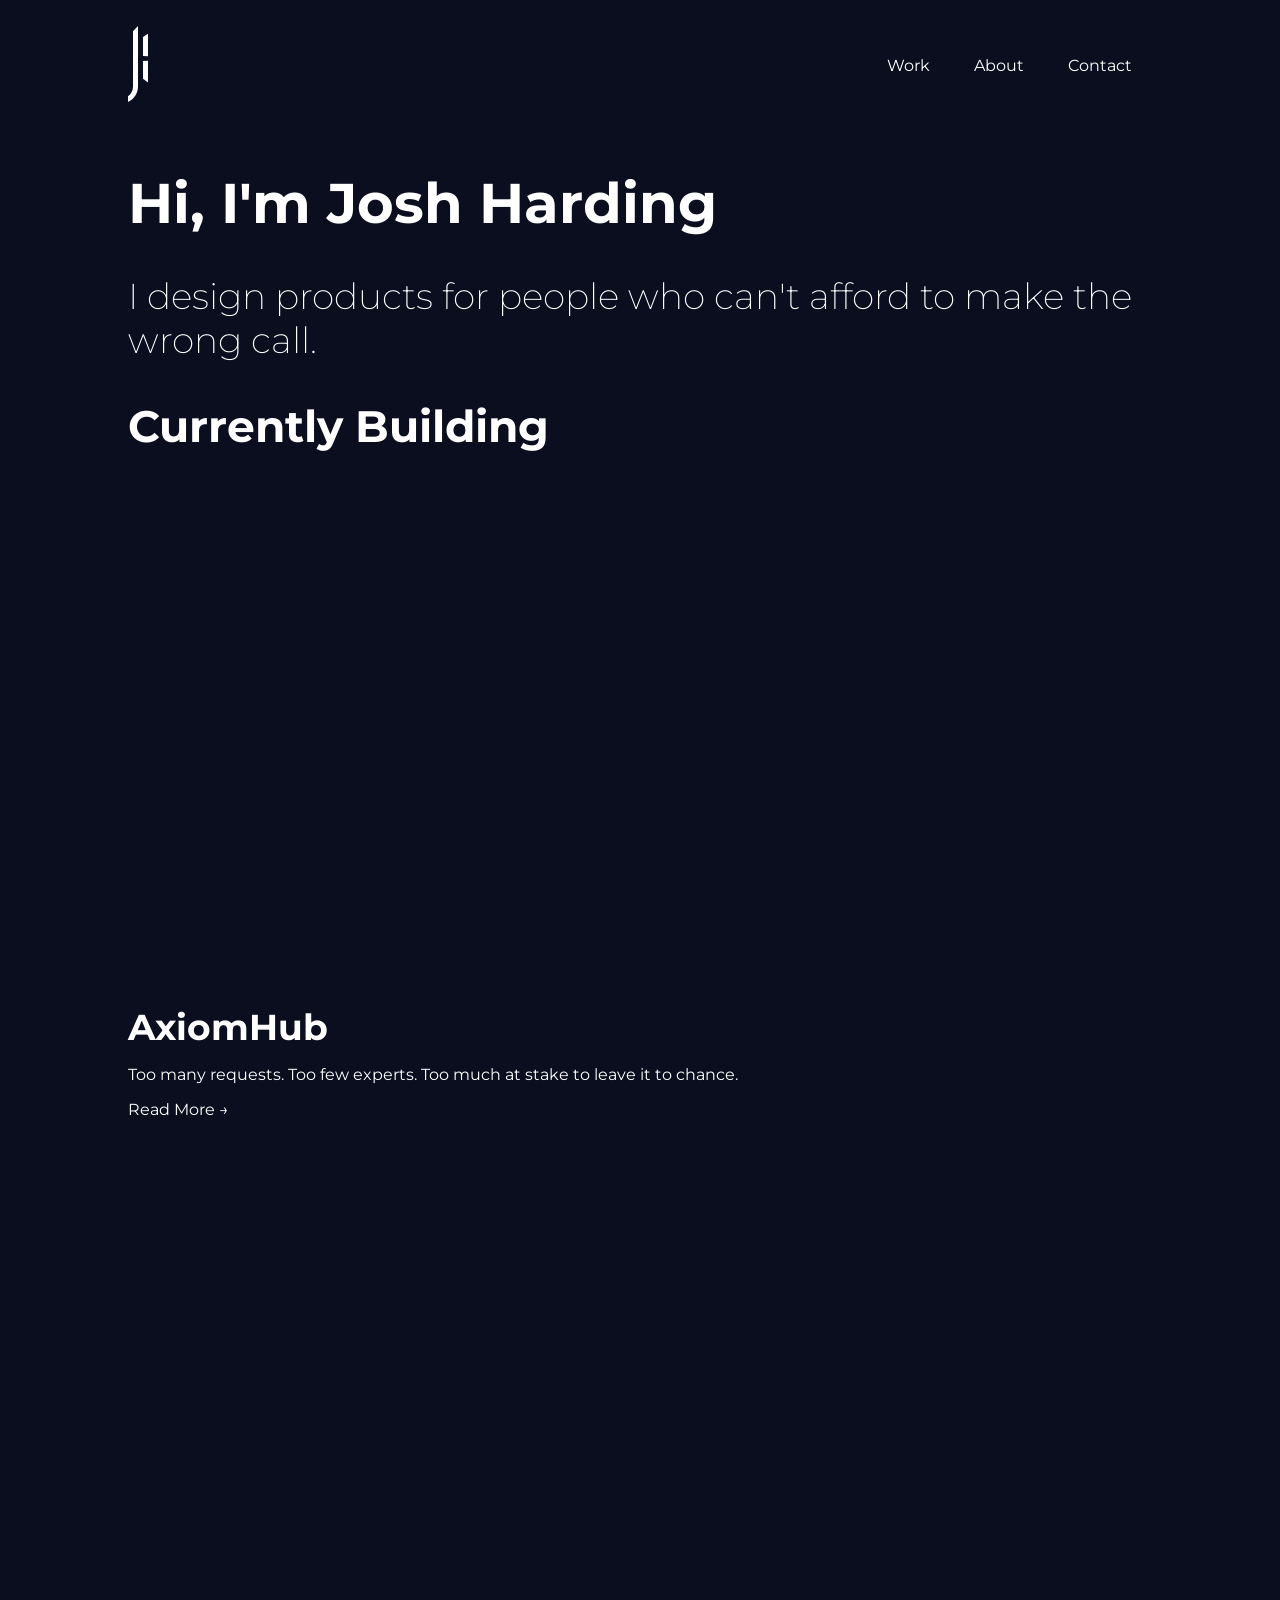
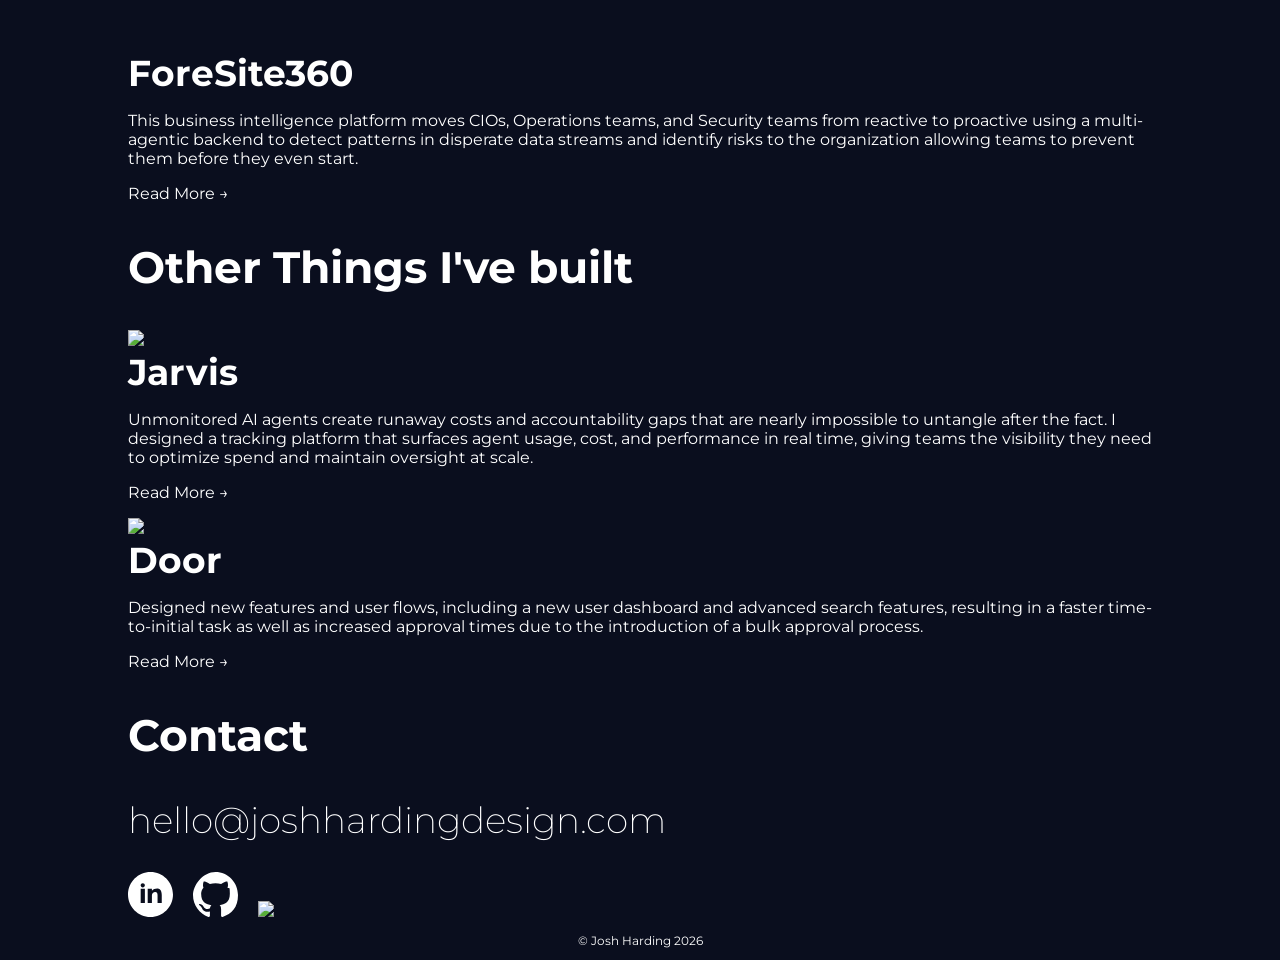
==== index.html @ 05a69da7 "Update index.html Layout adjustments to content order" ====
<!DOCTYPE html>
<html lang="en">
<head>
    <meta charset="UTF-8">
    <meta name="viewport" content="width=device-width, initial-scale=1.0">
    <title>Josh Harding - Product Designer</title>
    <link rel="stylesheet" href="styles.css">
    <link rel="preconnect" href="https://fonts.googleapis.com">
    <link rel="preconnect" href="https://fonts.gstatic.com" crossorigin>
    <link href="https://fonts.googleapis.com/css2?family=Montserrat:ital,wght@0,100..900;1,100..900&display=swap" rel="stylesheet">
</head>
<body>
    <div>
    <header>
        <nav class="navigation">
                <a href="./index.html"><img src="./images/jh-logo-mark-white.svg" alt="JH Monogram" class="main_logo"></a>
            <div class="nav_group_links">
                <ul>
                    <li class="nav_items"><a href="#work-section">Work</a></li>
                    <li class="nav_items"><a href="./about.html">About</a></li>
                    <li class="nav_items"><a href="#contact-section">Contact</a></li>
                </ul>
            </div>
        </nav>
    </header>
    <main>
        <div class="hero-centered">
                <div><h1>Hi, I'm Josh Harding</h1>
                <p class="big-body">I design products for people who can't afford to make the wrong call.</p>
                </div>
            <!-- <div class="hero-left">
                <h1>Hi, I'm Josh Harding</h1>
                <p class="big-body">I design products for people who can't afford to make the wrong call.</p>
            </div>
            <div class="hero-right">
                <img src="./images/hero-image.png" alt="image of 2 phones with applications">
            </div> -->
        </div>
        <!-- <a href="#work-section"><p>&#8595; Work</p></a> -->
        <h2 class="work-label" id="work-section">Currently Building</h2>
        
        <div class="project">
        <video class="project-video" src="./videos/AxiomHub_KnowledgeLandscape.webm" autoplay loop muted playsinline
            width="100%">
        </video>
        <h3 style="margin:0">AxiomHub</h3>
        <p>Too many requests. Too few experts. Too much at stake to leave it to chance.</p>
        <a href="./axiomhub-case-study.html">
            <p class="read-more">Read More &#8594;</p>
        </a>
        </div>
        
        <div class="project">
            <video class="project-video" src="./videos/ForeSite360-CoursesOfAction.webm" autoplay loop muted playsinline
                width="100%">
            </video>
            <h3 style="margin:0">ForeSite360</h3>
                <p>This business intelligence platform moves CIOs, Operations teams, and Security teams from reactive to proactive using a multi-agentic backend to detect patterns in disperate data streams and identify risks to the organization allowing teams to prevent them before they even start.</p>
                <a href="/foresite360-case-study.html">
                    <p class="read-more">Read More &#8594;</p></a>
        </div>    
        
        <h2 class="work-label" id="work-section">Other Things I've built</h2>
        <div class="other-work">
            <div>
                <img src="./images/jarvis-banner.png" class="other-work-banner">
                <h3 style="margin:0">Jarvis</h3>
                <p>Unmonitored AI agents create runaway costs and accountability gaps that are nearly impossible to untangle after the
                fact. I designed a tracking platform that surfaces agent usage, cost, and performance in real time, giving teams the
                visibility they need to optimize spend and maintain oversight at scale.
                </p>
                <a href="./jarvis.html">
                    <p  class="read-more">Read More &#8594;</p>
                </a>
            </div>
            <div>
                <img src="./images/Door-Banner.png" class="other-work-banner">
                <h3 style="margin:0">Door</h3>
                <p>Designed new features and user flows, including a new user dashboard and advanced search features, resulting in a
                    faster time-to-initial task as well as increased approval times due to the introduction of a bulk approval process.
                </p>
                <a href="/door-case-study.html">
                    <p class="read-more">Read More &#8594;</p>
                </a>
            </div>
        </div>        
            <!-- <h3 style="margin:0">RegAssist</h3>
        <p>Designed the user experience for chat interface that walks users through the FDA registration process for new
            cosmetics. Currently Product Managing the development team building the next evolution.</p>
        <img src="./images/RegAssist-Banner.png" class="project-banner"> -->
        
            <h2 id="contact-section">Contact</h2>
        <p class="big-body" style="margin:0"><a href="mailto:hello@joshhardingdesign.com">hello@joshhardingdesign.com</a></p>
        <!-- <p><em>Case Studies and Resume available upon request</em></p> -->
        <a href="https://www.linkedin.com/in/jhardingdesign/"><img class="social-icon" src="./images/linkedin-svgrepo-com.svg"></a><a href="https://github.com/JoshHardingDesign"><img class="social-icon" src="./images/github-142-svgrepo-com.svg"></a><a href="https://www.linkedin.com/in/jhardingdesign/"><img class="social-icon" src="./images/substack-icon.svg"></a>
    </main>
    <footer><p>© Josh Harding 2026</p></footer>
    </div>
</body>
</html>
---- styles.css ----
* {
  box-sizing: border-box;
}

body {
    background-color: #0A0E1E;
    font-family: "Montserrat", sans-serif;
    margin: 0 auto;
    display: flex;
    justify-content: center;
    min-height: 100dvh;
    padding: 0 auto;
}

header {
    display: flex;
}

nav {
    display: flex;
    justify-content: center;
    justify-content: space-between;
    align-items: center;
}

.navigation {
    display: flex;
    justify-content: space-between;
    width: 80%;
    /* margin-top: 5%; */
    margin: 2% auto;
}

.nav_items {
    display: inline;
    list-style: none;
    color: #FFFFFF;
    margin: 20px
}

main {
    width: 80%;
    margin: 0 auto;
}

a {
  text-decoration: none;
  color: inherit;
}

.main_logo {
    display: inline;
    width: 20px;
}

/* Here's the hero section for desktop */
.hero {
    display: grid;
    grid-template-columns: 1fr 1fr;
    height: 80vh;
}

.big-body {
    font-size: 2.25rem;
    font-weight: 200;
}

.hero-left{
    flex-direction: column;
    align-items: center;
    justify-content: center;
    align-self: center;
}

.hero-right {
    display:flex;
    flex-direction: column;
    justify-content: center;
    /* align-items: center; */
    overflow: hidden;
    width: auto;
    height: 100%;
    margin-top: auto;
}

.project-widget {
    border: solid 1px #d9d9d930;
    width: 100%;
    height: 440px;
    border-radius: 24px;
    display: grid;
    grid-template-columns: 1fr 1fr;
    gap: 20px;
    margin-bottom: 50px;
}

.project-text {
    display: flex;
    flex-direction: column;
    justify-content: space-between;
    padding: 30px;
    align-items: flex-start;
}

.impact-section {
    display: flex;
    flex-direction: column;
}

.impact {
    color: #00E7FF;
    letter-spacing: 0.22rem;
    font-weight: 700;
    margin: 0
}

.impact-metric {
    font-size: 43px;
    font-weight: 300;
    margin: 0;
}

.impact-description {
    font-weight: 300;
    margin: 0;
}

.project-image-container {
    display:flex;
    flex-direction: column;
    justify-content: end;
    overflow: hidden;
    width: auto;
    height: 100%;
    margin-top: auto;

}

.project-image {
    display: flex;
    flex-direction: column;
    justify-content: end;
    /* padding-top: 10%;
    padding-right: 10%; */
    /* padding-left: 10%; */
    align-items: center;
    object-fit: contain;
    width: auto;
    height: 100%;
    min-height: 0;
    min-width: 0;
    overflow: hidden;
}

h1 {
    font-size: 56px;
    color: #FFFFFF;
}

h2 {
    font-size: 44px;
    color: #FFFFFF;
}

h3 {
    font-size: 36px;
    color: #FFFFFF;
}

p {
    color: #FFFFFF;
}

.social-icon {
    width: 45px;
    margin-right: 20px;
    margin-top: 30px;
}

footer {
    text-align: center;
    font-size: .75rem;
}

@media (max-width: 402px) {
    body {
        background-color: #0A0E1E;
        font-family: "Montserrat", sans-serif;
        margin: 0;
        display: flex;
        justify-content: center;
        min-height: 100dvh;
        width: 80%;
        padding: 0;
        margin: auto;
    }

    h1 {
        font-size: 48px;
    }
    
    h2 {
        font-size: 36px;
        color: #FFFFFF;
    }
    
    h3 {
        font-size: 28px;
    }

    p {
        font-size: 12px;
    }

    .big-body {
        font-size: 16px;
        font-weight: 200;
    }

    main {
        width: 80%;
        /* margin: 10%; */
    }

    .hero {
        display: grid;
        grid-template-columns: 1fr;
        width: 80vh;
    }

    .hero-right {
        display: none;
    }

    .impact-metric {
        font-size: 27px;
    }

    .project-widget {
        /* display: flex;
        flex-direction: column;
        justify-content: start; */
        display: grid;
        grid-template-columns: 1fr;
        grid-template-rows: 1fr 1fr;
        width: 100%;
        height: 70vh;

    }

    .project-image {
        align-items: center;
        object-fit: contain;
        overflow: hidden;
    }

    .project-image-container {
        overflow: hidden;
        width: 100%;
        height: auto;
        margin-top: auto;
        object-fit: contain;
    }

    .navigation {
    display: flex;
    justify-content: space-between;
    width: 80%;
    margin: 0 auto;
    }
}

@media (min-width: 402px) and (max-width: 980px) {
    p {
        font-size: 12px;
    }

    .big-body {
        font-size: 16px;
        font-weight: 200;
    }

    main {
    width: 80%;
    margin: 10%;
    }

    .hero {
    display: grid;
    grid-template-columns: 1fr;
    height: 80vh;
    }

    .hero-right {
        display: none;
    }

      .impact-metric {
        font-size: 27px;
    }

        .project-widget {
        /* display: flex;
        flex-direction: column;
        justify-content: start; */
        display: grid;
        grid-template-columns: 1fr;
        grid-template-rows: 1fr 1fr;
        width: 100%;
        height: 70vh;

    }
}
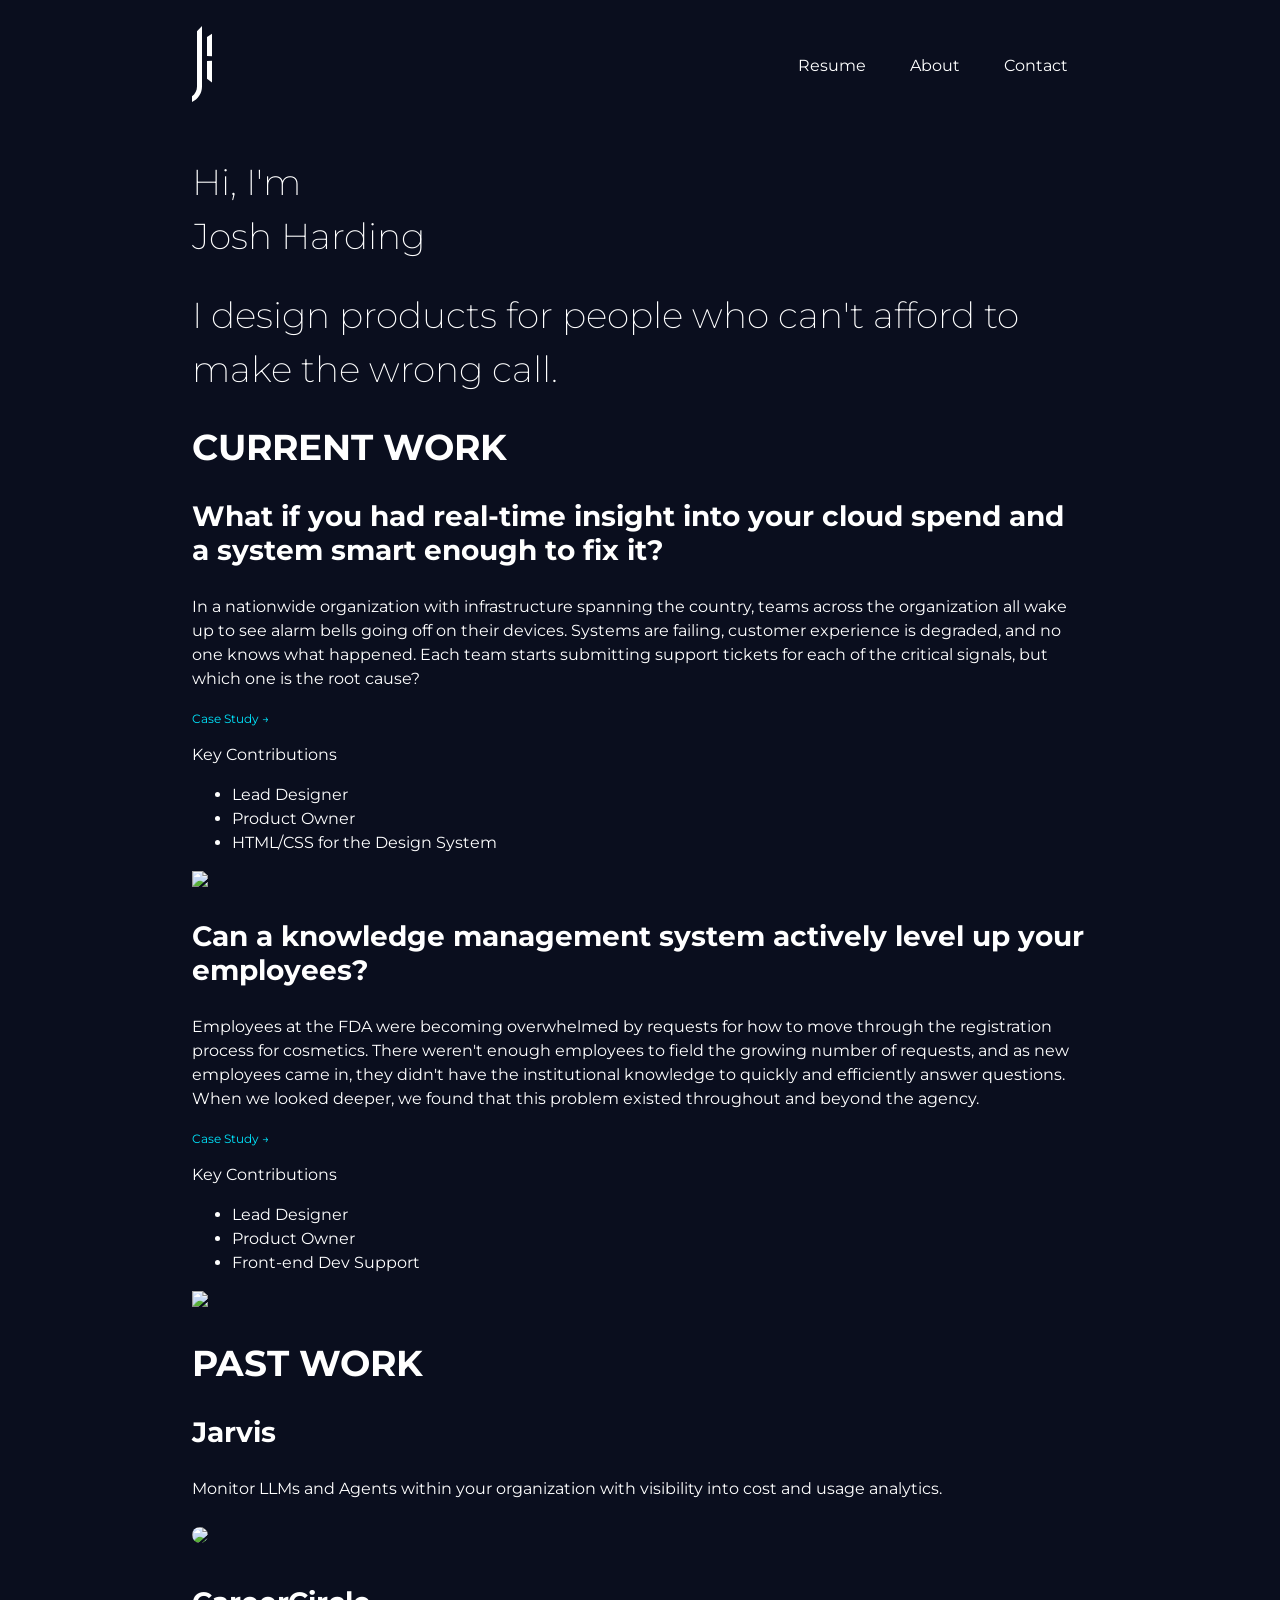
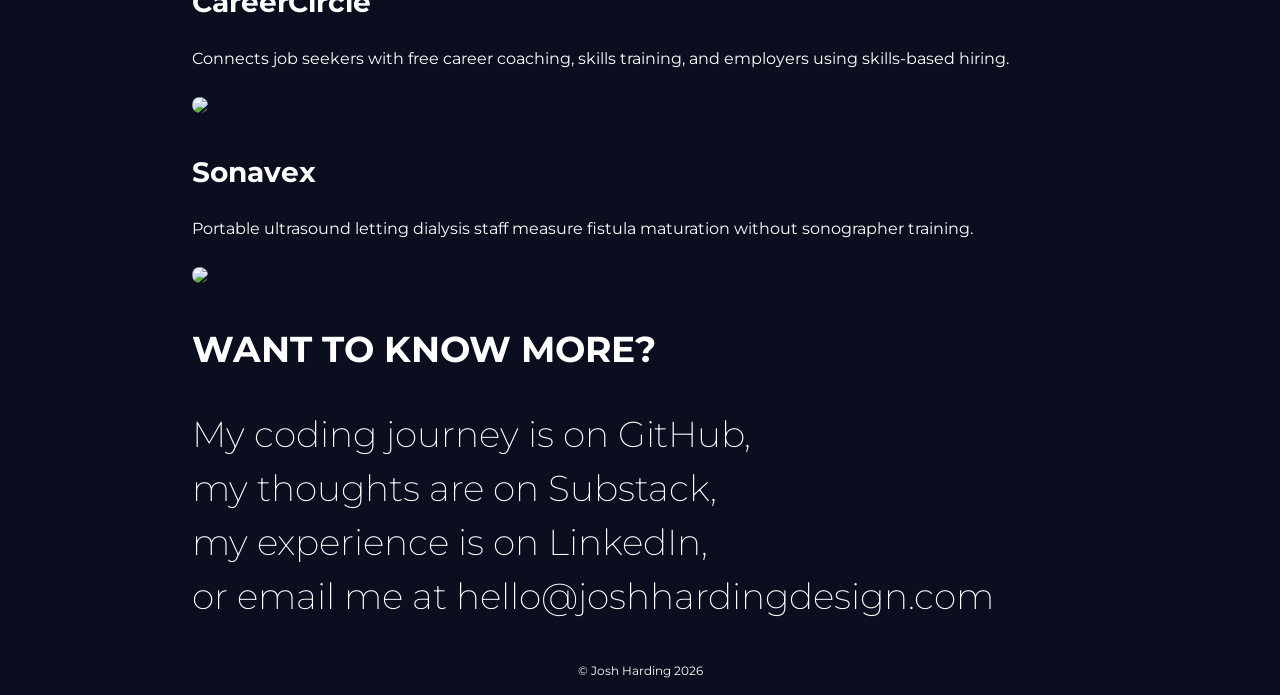
==== commit 6d8186c7: "Add files via upload New Index Page" ====
--- a/index.html
+++ b/index.html
@@ -7,94 +7,112 @@
     <link rel="stylesheet" href="styles.css">
     <link rel="preconnect" href="https://fonts.googleapis.com">
     <link rel="preconnect" href="https://fonts.gstatic.com" crossorigin>
-    <link href="https://fonts.googleapis.com/css2?family=Montserrat:ital,wght@0,100..900;1,100..900&display=swap" rel="stylesheet">
+    <link href="https://fonts.googleapis.com/css2?family=Montserrat:ital,wght@0,100..900;1,100..900&display=swap"
+        rel="stylesheet">
 </head>
 <body>
     <div>
-    <header>
-        <nav class="navigation">
-                <a href="./index.html"><img src="./images/jh-logo-mark-white.svg" alt="JH Monogram" class="main_logo"></a>
-            <div class="nav_group_links">
-                <ul>
-                    <li class="nav_items"><a href="#work-section">Work</a></li>
-                    <li class="nav_items"><a href="./about.html">About</a></li>
-                    <li class="nav_items"><a href="#contact-section">Contact</a></li>
-                </ul>
+        <header>
+            <nav class="navigation">
+                <a href="./index.html"><img src="./images/jh-logo-mark-white.svg" alt="JH Monogram"
+                        class="main_logo"></a>
+                <div class="nav_group_links">
+                    <ul>
+                        <li class="nav_items"><a href="https://drive.google.com/file/d/1sCc6e_-9mGhKr966xI0JpeGTvCqOodsL/view?usp=sharing">Resume</a></li>
+                        <!-- <li class="nav_items"><a href="#work-section">Work</a></li> -->
+                        <li class="nav_items"><a href="./about.html">About</a></li>
+                        <li class="nav_items"><a href="#contact-section">Contact</a></li>
+                    </ul>
+                </div>
+            </nav>
+        </header>
+        <main>
+            <div class="home-hero">
+                <div>
+                    <h1 class="big-body is-bold">Hi, I'm <br>Josh Harding</h1>
+                </div>
+                <div>
+                    <h1 class="big-body">I design products for people who can't afford to make the wrong call.</h1>
+                </div>
             </div>
-        </nav>
-    </header>
-    <main>
-        <div class="hero-centered">
-                <div><h1>Hi, I'm Josh Harding</h1>
-                <p class="big-body">I design products for people who can't afford to make the wrong call.</p>
+            <h2 class="section-label" id="work-section">CURRENT WORK</h2>
+       
+        <div class="current-project">
+            <div>
+                <h3 class="current-title">What if you had real-time insight into your cloud spend and a system smart enough to fix it?</h3>
+            </div>
+            <div class="current-description">
+                <div>
+                    <p class="no-margin-top">In a nationwide organization with infrastructure spanning the country, teams across the organization all wake up to see
+                    alarm bells going off on their devices. Systems are failing, customer experience is degraded, and no one knows what
+                    happened. Each team starts submitting support tickets for each of the critical signals, but which one is the root cause?</p>
+                    <a href="./foresite360-case-study.html">
+                        <p class="read-more">Case Study &#8594;</p>
+                    </a>
                 </div>
-            <!-- <div class="hero-left">
-                <h1>Hi, I'm Josh Harding</h1>
-                <p class="big-body">I design products for people who can't afford to make the wrong call.</p>
+                <div>
+                    <p class="is-bold" style="margin:0">Key Contributions
+                    <p>
+                    <ul class="key-contributions">
+                        <li>Lead Designer</li>
+                        <li>Product Owner</li>
+                        <li>HTML/CSS for the Design System</li>
+                    </ul>
+                </div>
             </div>
-            <div class="hero-right">
-                <img src="./images/hero-image.png" alt="image of 2 phones with applications">
-            </div> -->
+            <img src="./images/foresite-home2.png" class="current-work-image">
         </div>
-        <!-- <a href="#work-section"><p>&#8595; Work</p></a> -->
-        <h2 class="work-label" id="work-section">Currently Building</h2>
-        
-        <div class="project">
-        <video class="project-video" src="./videos/AxiomHub_KnowledgeLandscape.webm" autoplay loop muted playsinline
-            width="100%">
-        </video>
-        <h3 style="margin:0">AxiomHub</h3>
-        <p>Too many requests. Too few experts. Too much at stake to leave it to chance.</p>
-        <a href="./axiomhub-case-study.html">
-            <p class="read-more">Read More &#8594;</p>
-        </a>
+        <div class="current-project">
+            <div>
+                <h3 class="current-title">Can a knowledge management system actively level up your employees?</h3>
+            </div>
+            <div class="current-description">
+                <div>
+                    <p class="no-margin-top">Employees at the FDA were becoming overwhelmed by requests for how to move through the registration process for
+                    cosmetics. There weren't enough employees to field the growing number of requests, and as new employees came in, they
+                    didn't have the institutional knowledge to quickly and efficiently answer questions. When we looked deeper, we found
+                    that this problem existed throughout and beyond the agency.</p>
+                    <a href="./axiomhub-case-study.html"><p class="read-more">Case Study &#8594;</p></a>
+                </div>
+                <div>
+                    <p class="is-bold" style="margin:0">Key Contributions<p>
+                    <ul class="key-contributions">
+                        <li>Lead Designer</li>
+                        <li>Product Owner</li>
+                        <li>Front-end Dev Support</li>
+                    </ul>
+                </div>
+            </div>
+            <img src="./images/axiomhub-home2b.png" class="current-work-image">
         </div>
-        
-        <div class="project">
-            <video class="project-video" src="./videos/ForeSite360-CoursesOfAction.webm" autoplay loop muted playsinline
-                width="100%">
-            </video>
-            <h3 style="margin:0">ForeSite360</h3>
-                <p>This business intelligence platform moves CIOs, Operations teams, and Security teams from reactive to proactive using a multi-agentic backend to detect patterns in disperate data streams and identify risks to the organization allowing teams to prevent them before they even start.</p>
-                <a href="/foresite360-case-study.html">
-                    <p class="read-more">Read More &#8594;</p></a>
-        </div>    
-        
-        <h2 class="work-label" id="work-section">Other Things I've built</h2>
-        <div class="other-work">
+        <h2 class="section-label">PAST WORK</h2>
+        <div class="past-work">
             <div>
-                <img src="./images/jarvis-banner.png" class="other-work-banner">
-                <h3 style="margin:0">Jarvis</h3>
-                <p>Unmonitored AI agents create runaway costs and accountability gaps that are nearly impossible to untangle after the
-                fact. I designed a tracking platform that surfaces agent usage, cost, and performance in real time, giving teams the
-                visibility they need to optimize spend and maintain oversight at scale.
-                </p>
-                <a href="./jarvis.html">
-                    <p  class="read-more">Read More &#8594;</p>
-                </a>
+                <h3 class="past-work-title">Jarvis</h3>
+                <p>Monitor LLMs and Agents within your organization with visibility into cost and usage analytics.</p>
+                <img src="./images/jarvis-logo.png" class="other-work-banner">
             </div>
             <div>
-                <img src="./images/Door-Banner.png" class="other-work-banner">
-                <h3 style="margin:0">Door</h3>
-                <p>Designed new features and user flows, including a new user dashboard and advanced search features, resulting in a
-                    faster time-to-initial task as well as increased approval times due to the introduction of a bulk approval process.
-                </p>
-                <a href="/door-case-study.html">
-                    <p class="read-more">Read More &#8594;</p>
-                </a>
+                <h3 class="past-work-title">CareerCircle</h3>
+                <p>Connects job seekers with free career coaching, skills training, and employers using skills-based hiring.</p>
+                <img src="./images/careercircle-logo.png" class="other-work-banner">
             </div>
-        </div>        
-            <!-- <h3 style="margin:0">RegAssist</h3>
-        <p>Designed the user experience for chat interface that walks users through the FDA registration process for new
-            cosmetics. Currently Product Managing the development team building the next evolution.</p>
-        <img src="./images/RegAssist-Banner.png" class="project-banner"> -->
-        
-            <h2 id="contact-section">Contact</h2>
-        <p class="big-body" style="margin:0"><a href="mailto:hello@joshhardingdesign.com">hello@joshhardingdesign.com</a></p>
-        <!-- <p><em>Case Studies and Resume available upon request</em></p> -->
-        <a href="https://www.linkedin.com/in/jhardingdesign/"><img class="social-icon" src="./images/linkedin-svgrepo-com.svg"></a><a href="https://github.com/JoshHardingDesign"><img class="social-icon" src="./images/github-142-svgrepo-com.svg"></a><a href="https://www.linkedin.com/in/jhardingdesign/"><img class="social-icon" src="./images/substack-icon.svg"></a>
-    </main>
-    <footer><p>© Josh Harding 2026</p></footer>
+            <div>
+                <h3 class="past-work-title">Sonavex</h3>
+                <p>Portable ultrasound letting dialysis staff measure fistula maturation without sonographer training.</p>
+                <img src="./images/sonavex-logo.png" class="other-work-banner">
+            </div>
+        </div>
+        <h2 class="section-label" id="contact-section">WANT TO KNOW MORE?</h2>
+        <p class="big-body no-margin-top">
+            My coding journey is on <a href="https://github.com/JoshHardingDesign" class="link">GitHub</a>,<br>
+            my thoughts are on <a href="https://substack.com/@deindevelum598724" class="link">Substack</a>,<br>
+            my experience is on <a href="https://www.linkedin.com/in/jhardingdesign/" class="link">LinkedIn</a>,<br>
+            or email me at <a href="mailto:hello@joshhardingdesign.com" class="link">hello@joshhardingdesign.com</a>
+        </p>
+        </main>
+        <footer>
+            <p>© Josh Harding 2026</p>
+        </footer>
     </div>
-</body>
-</html>
+</body>
--- a/styles.css
+++ b/styles.css
@@ -1,5 +1,6 @@
 * {
   box-sizing: border-box;
+  /* outline: 1px solid red; */
 }
 
 body {
@@ -26,7 +27,7 @@
 .navigation {
     display: flex;
     justify-content: space-between;
-    width: 80%;
+    width: 70%;
     /* margin-top: 5%; */
     margin: 2% auto;
 }
@@ -39,7 +40,7 @@
 }
 
 main {
-    width: 80%;
+    width: 70%;
     margin: 0 auto;
 }
 
@@ -57,12 +58,103 @@
 .hero {
     display: grid;
     grid-template-columns: 1fr 1fr;
-    height: 80vh;
+    height: 50vh;
+}
+
+.hero2 {
+    display: grid;
+    grid-template-columns: 1fr 2fr 1fr;
+    height: 60vh;
+}
+
+.work-label {
+    font-size: 10px;
+    font-weight: 500;
+    text-transform: uppercase;
+    letter-spacing: .08em;
+    color:#9f9f9f
+}
+.hero-about {
+    display:grid;
+    grid-template-columns: 2fr `1fr;
+    height: 40vh;
+    margin-bottom: 8rem;
+}
+
+.project-main-image {
+    width: 100%;
+    height: auto;
+    border-radius: 16px;
+    margin-top: 2rem;
+    margin-bottom: 2rem;
+}
+
+.project-video {
+    width: 100%;
+    height: auto;
+    border-radius: 16px;
+    margin-top: 10px;
+    margin-bottom: 20px;
+}
+
+.project {
+    margin-bottom: 80px;
+}
+
+.read-more {
+    font-size: 12px;
+    color: #00E7FF;
+    text-decoration: none;
+}
+
+.hero-project {
+    display: grid;
+    grid-template-columns: 2fr 1fr;
+    gap: 3rem;
+    align-items: start;
+}
+
+.results-project-3col {
+    display: grid;
+    grid-template-columns: 1fr 1fr 1fr;
+    gap: 3rem;
+    text-align: center;
+}
+
+.results-project-2col {
+    display: grid;
+    grid-template-columns: 1fr 1fr;
+    gap: 3rem;
+    text-align: center;
+}
+
+.result-metric {
+    font-size: 5.625rem;
+    font-weight: 100;
+    color: #ffffff;
+    margin: 2rem;
+}
+
+.projet-title {
+    margin-bottom: 10px;
+}
+
+.project-home-description {
+    margin: 0;
+}
+
+.project-description {
+    font-size: 1.5rem;
+    font-weight: 200;
+    line-height: 1.5em;
+    margin: 0;
 }
 
 .big-body {
     font-size: 2.25rem;
     font-weight: 200;
+    line-height: 1.5em;
+
 }
 
 .hero-left{
@@ -70,6 +162,15 @@
     align-items: center;
     justify-content: center;
     align-self: center;
+}
+
+.hero-centered {
+    display: grid;
+    align-items: center;
+    justify-content: center;
+    align-self: center;
+    text-align: center;
+    height: 40vh;
 }
 
 .hero-right {
@@ -81,6 +182,12 @@
     width: auto;
     height: 100%;
     margin-top: auto;
+}
+
+.other-work {
+    display: grid;
+    grid-template-columns: 1fr 1fr;
+    gap: 20px;
 }
 
 .project-widget {
@@ -152,27 +259,105 @@
     overflow: hidden;
 }
 
+.project-banner {
+    width: 100%;
+    height: auto;
+    border-radius: 8px;
+    margin-top: 10px;
+    margin-bottom: 50px;
+}
+
+.other-work-banner {
+    width: 100%;
+    height: auto;
+    border-radius: 8px;
+    margin-top: 10px;
+    margin-bottom: 10px;
+}
+
+.project-subsection {
+    margin-top: 50px;
+    margin-bottom: 50px;
+}
+
+.project-subsection-title {
+    font-size: 1.125rem;
+    margin: 0;
+}
+
+.three-column {
+    display: grid;
+    grid-template-columns: 1fr 1fr 1fr;
+    gap: 3rem;
+}
+
+.position {
+    margin-bottom: 0;
+}
+
+.position + .position {
+    margin-top: 5rem;
+}
+
+.resume-company-date {
+    font-size: .75rem;
+    font-style: italic;
+    color: #9a9a9a;
+    margin: 0;
+}
+
+.resume-description {
+    margin-top: .5em;
+    color:#9a9a9a
+}
+
+.about-section {
+    padding-top: 30px;
+    padding-bottom: 30px;
+}
+
+.gray-text {
+    color: #9a9a9a;
+}
+
 h1 {
     font-size: 56px;
     color: #FFFFFF;
 }
 
 h2 {
-    font-size: 44px;
-    color: #FFFFFF;
-}
-
-h3 {
     font-size: 36px;
     color: #FFFFFF;
 }
 
+h3 {
+    font-size: 28px;
+    color: #FFFFFF;
+}
+
+h4 {
+    font-size: 18px;
+    color: #ffffff;
+}
+
 p {
     color: #FFFFFF;
-}
+    line-height: 1.5rem;
+}
+
+ ul {
+    line-height: 150%;
+}
+
+li {
+    color: #ffffff;
+    line-height: 1.5rem;
+
+}
+
 
 .social-icon {
-    width: 45px;
+    width: 35px;
     margin-right: 20px;
     margin-top: 30px;
 }
@@ -212,10 +397,23 @@
         font-size: 12px;
     }
 
+    ul {
+        line-height: 150%;
+    }
+
     .big-body {
         font-size: 16px;
         font-weight: 200;
-    }
+        line-height: 1.25rem;
+    }
+
+    .nav_items {
+        display: inline;
+        list-style: none;
+        font-size: .75rem;
+        color: #FFFFFF;
+        margin: 20px
+        }
 
     main {
         width: 80%;
@@ -228,9 +426,21 @@
         width: 80vh;
     }
 
+    .hero-project {
+        display: grid;
+        grid-template-columns: 1fr;
+        gap: 3rem;
+    }
+
     .hero-right {
         display: none;
     }
+
+    .other-work {
+        display: grid;
+        grid-template-columns: 1fr;
+        gap: 20px;
+        }
 
     .impact-metric {
         font-size: 27px;
@@ -247,12 +457,24 @@
         height: 70vh;
 
     }
-
+    
+    .project {
+        margin-bottom: 40px;
+    }
+    
     .project-image {
         align-items: center;
         object-fit: contain;
         overflow: hidden;
     }
+
+    .project-banner {
+    width: 100%;
+    height: auto;
+    border-radius: 4px;
+    margin-top: 10px;
+    margin-bottom: 50px;
+}
 
     .project-image-container {
         overflow: hidden;
@@ -262,12 +484,44 @@
         object-fit: contain;
     }
 
+.project-main-image {
+    width: 100%;
+    height: auto;
+    border-radius: 8px;
+}
+
+.results-project-2col {
+    display: grid;
+    grid-template-columns: 1fr;
+    gap: 3rem;
+    text-align: center;
+}
+    .result-metric {
+        font-size: 3.5rem;
+        font-weight: 100;
+        color: #ffffff;
+        margin: 2rem;
+    }
+
     .navigation {
     display: flex;
     justify-content: space-between;
     width: 80%;
     margin: 0 auto;
     }
+    
+    .three-column {
+    display: grid;
+    grid-template-columns: 1fr;
+    gap: 3rem;
+}
+    .hero-about {
+    display:grid;
+    grid-template-columns: 1fr;
+    min-height: 40vh;
+    margin-bottom: 3rem;
+}
+
 }
 
 @media (min-width: 402px) and (max-width: 980px) {
@@ -276,7 +530,7 @@
     }
 
     .big-body {
-        font-size: 16px;
+        font-size: 1.5rem;
         font-weight: 200;
     }
 
@@ -285,6 +539,21 @@
     margin: 10%;
     }
 
+.navigation {
+    display: flex;
+    justify-content: space-between;
+    width: 80%;
+    /* margin-top: 5%; */
+    margin: 2% auto;
+}
+.nav_items {
+    display: inline;
+    list-style: none;
+    font-size: .75rem;
+    color: #FFFFFF;
+    margin: 20px
+}
+
     .hero {
     display: grid;
     grid-template-columns: 1fr;
@@ -295,19 +564,65 @@
         display: none;
     }
 
-      .impact-metric {
-        font-size: 27px;
-    }
-
-        .project-widget {
-        /* display: flex;
-        flex-direction: column;
-        justify-content: start; */
+    .other-work {
         display: grid;
         grid-template-columns: 1fr;
-        grid-template-rows: 1fr 1fr;
-        width: 100%;
-        height: 70vh;
-
-    }
-}
+        gap: 20px;
+    }
+    .hero-project {
+        display: grid;
+        grid-template-columns: 1fr;
+        gap: 3rem;
+    }
+
+    .impact-metric {
+        font-size: 27px;
+    }
+
+    .project {
+        margin-bottom: 40px;
+    }
+
+.project-widget {
+    /* display: flex;
+    flex-direction: column;
+    justify-content: start; */
+    display: grid;
+    grid-template-columns: 1fr;
+    grid-template-rows: 1fr 1fr;
+    width: 100%;
+    height: 70vh;
+}
+
+.project-main-image {
+    width: 100%;
+    height: auto;
+    border-radius: 8px;
+}
+
+.results-project-2col {
+    display: grid;
+    grid-template-columns: 1fr;
+    gap: 3rem;
+    text-align: center;
+}
+
+.three-column {
+    display: grid;
+    grid-template-columns: 1fr;
+    gap: 3rem;
+}
+.hero-about {
+    display:grid;
+    grid-template-columns: 1fr;
+    min-height: 40vh;
+    margin-bottom: 3rem;
+}
+
+.result-metric {
+    font-size: 3.5rem;
+    font-weight: 100;
+    color: #ffffff;
+    margin: 2rem;
+}
+}
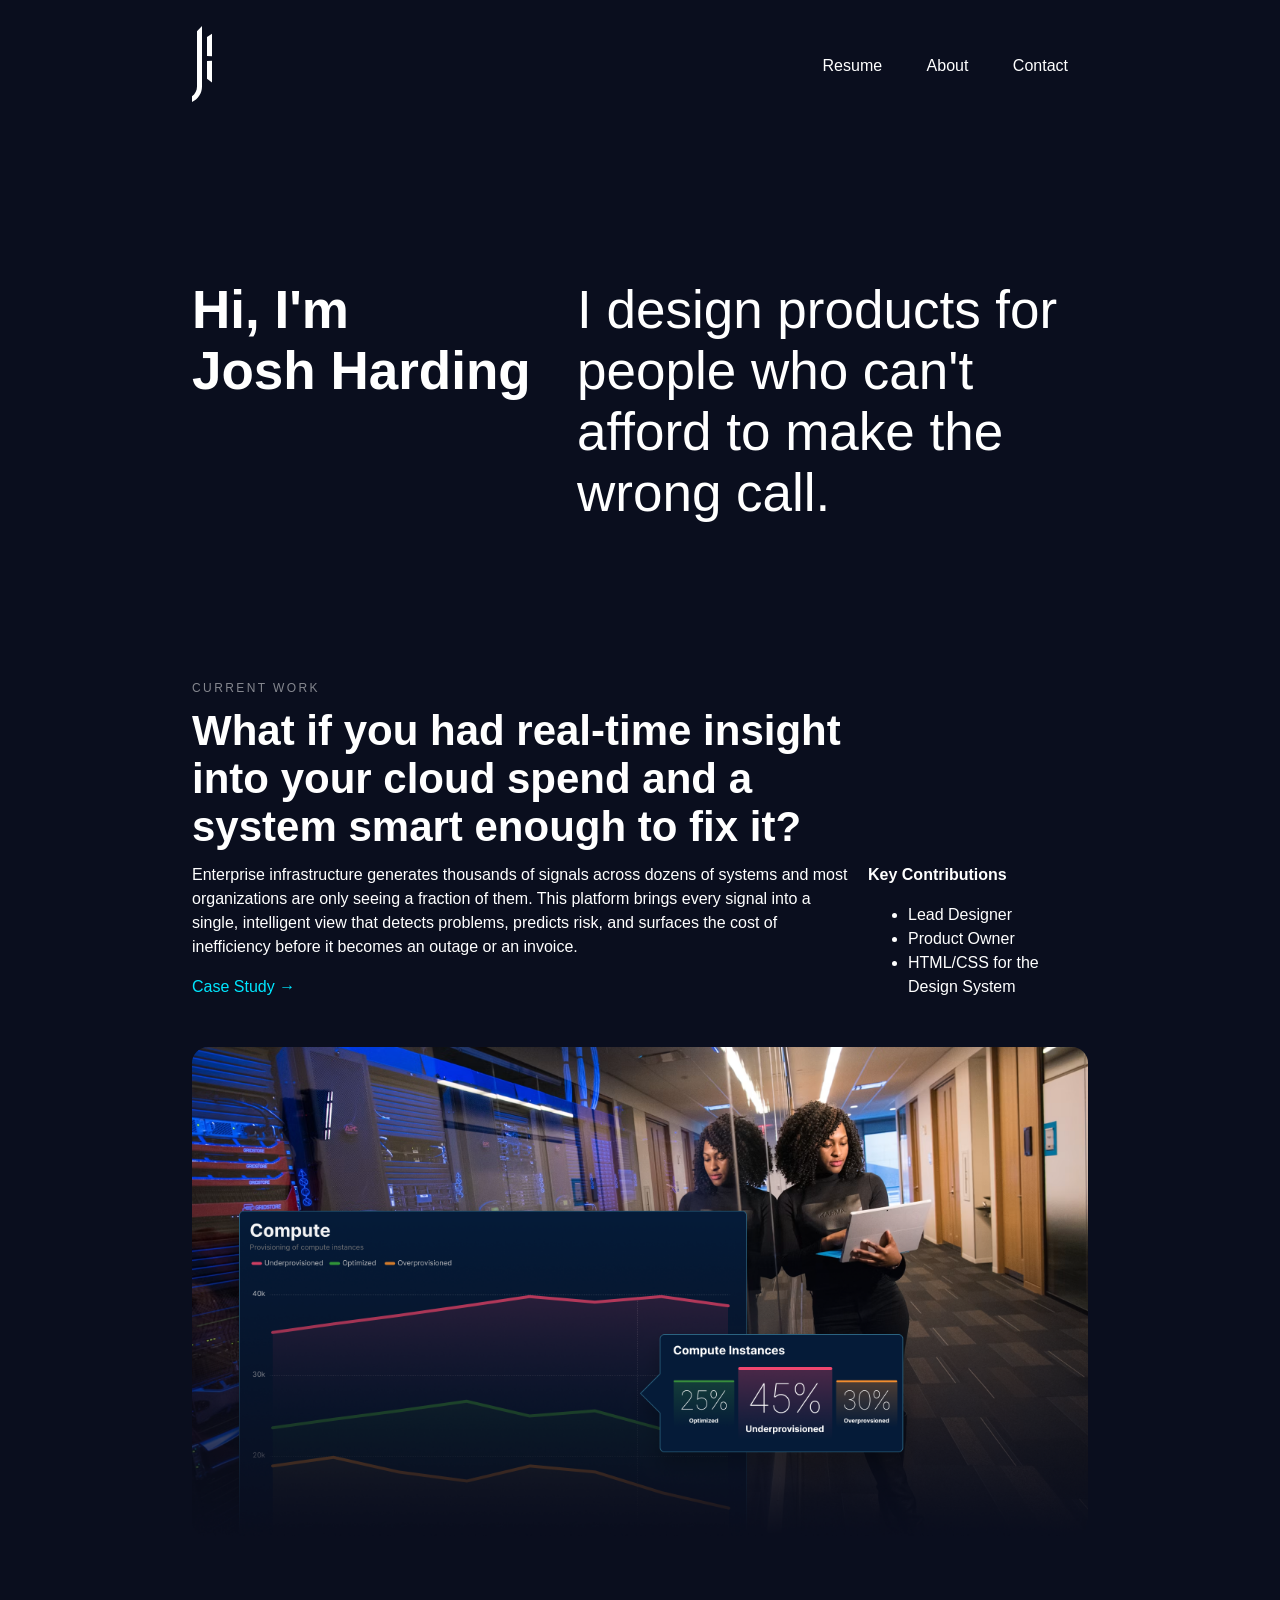
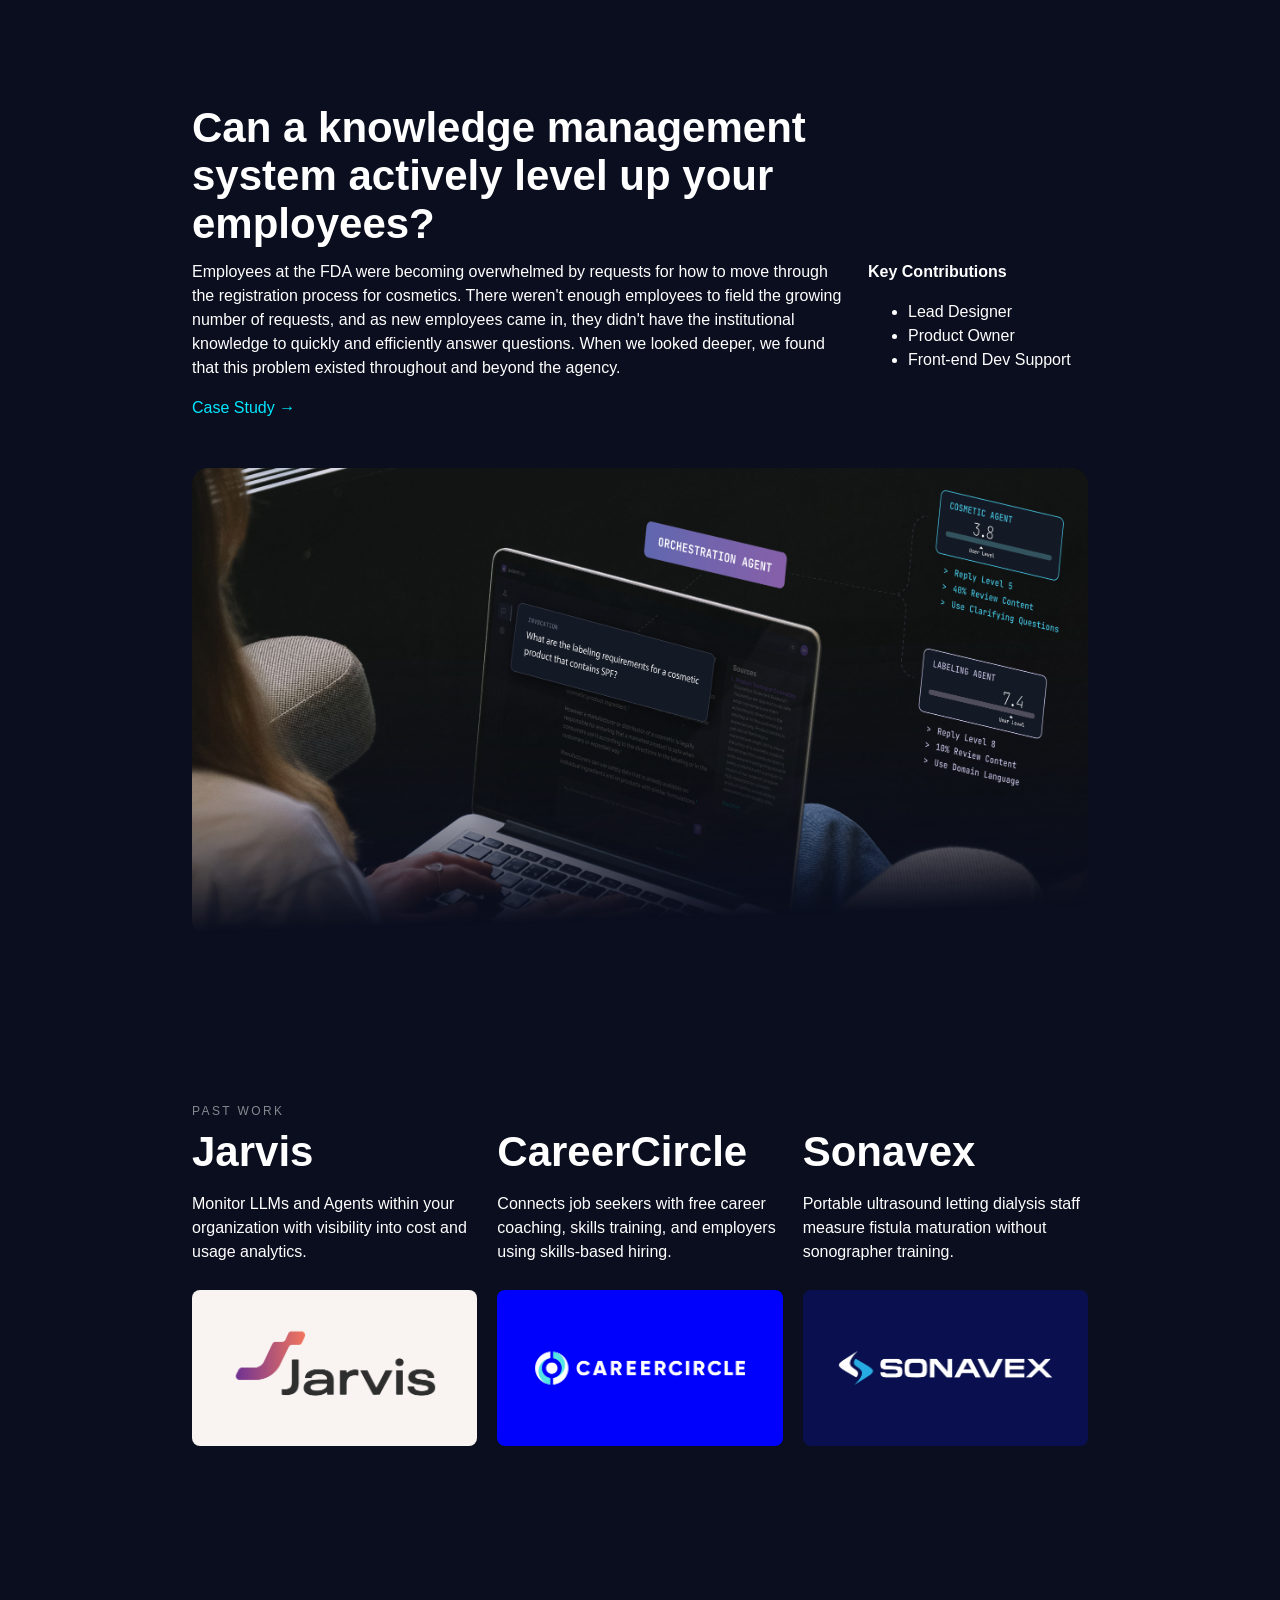
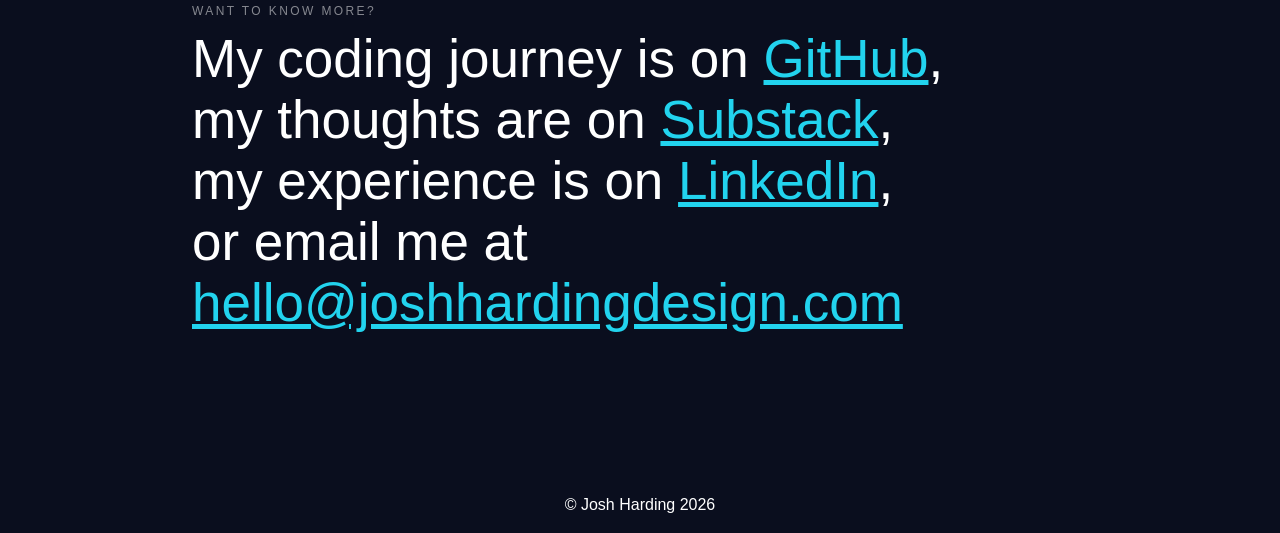
==== commit 8e60a03b: "Update index.html Changed ForeSite writeup" ====
--- a/index.html
+++ b/index.html
@@ -43,9 +43,7 @@
             </div>
             <div class="current-description">
                 <div>
-                    <p class="no-margin-top">In a nationwide organization with infrastructure spanning the country, teams across the organization all wake up to see
-                    alarm bells going off on their devices. Systems are failing, customer experience is degraded, and no one knows what
-                    happened. Each team starts submitting support tickets for each of the critical signals, but which one is the root cause?</p>
+                    <p class="no-margin-top">Enterprise infrastructure generates thousands of signals across dozens of systems and most organizations are only seeing a fraction of them. This platform brings every signal into a single, intelligent view that detects problems, predicts risk, and surfaces the cost of inefficiency before it becomes an outage or an invoice.</p>
                     <a href="./foresite360-case-study.html">
                         <p class="read-more">Case Study &#8594;</p>
                     </a>
@@ -115,4 +113,4 @@
             <p>© Josh Harding 2026</p>
         </footer>
     </div>
-</body>+</body>
--- a/styles.css
+++ b/styles.css
@@ -1,6 +1,5 @@
-* {
-  box-sizing: border-box;
-  /* outline: 1px solid red; */
+html {
+    font-size: .75rem;
 }
 
 body {
@@ -11,12 +10,398 @@
     justify-content: center;
     min-height: 100dvh;
     padding: 0 auto;
-}
-
-header {
+    /* width: 70%; */
+    margin: 0 auto;
+}
+
+main {
+    width: 80%;
+    margin: 0 auto;
+}
+
+h1 {
+    font-size: 2.986rem;
+    color: #FFFFFF;
+}
+
+h2 {
+    font-size: 2.488rem;
+    color: #FFFFFF
+}
+
+h3 {
+    font-size: 2.3rem;
+    color: #FFFFFF;
+}
+
+h4 {
+    font-size: 1.728rem;
+    color: #FFFFFF;
+}
+
+h5 {
+    font-size: 1.44rem;
+}
+
+h6 {
+    font-size: 1.2rem;
+}
+
+.big-body {
+    font-size: 2.125rem;
+    font-weight: 300;
+    line-height: normal;
+    color: #FFFFFF
+}
+
+p {
+    font-size: 1rem;
+    line-height: 1.5rem;
+    color: #FFFFFF
+}
+
+small {
+    font-size: .833;
+}
+
+a {
+    text-decoration: none;
+    color: inherit;
+}
+
+li {
+    color: #ffffff;
+    line-height: 1.5rem;
+
+}
+
+.section-label {
+    font-size: .75rem;
+    font-weight: 500;
+    letter-spacing: 0.2em;
+    color: #FFFFFF80
+}
+
+/* Helper Classes */
+
+.is-bold {
+    font-weight: 800;
+}
+
+.no-margin-top {
+    margin-top: 0;
+}
+
+.margin-top {
+    margin-top: 4rem;
+}
+
+.gray-text {
+    color: #9a9a9a;
+}
+
+/* Navigation */
+nav {
     display: flex;
-}
-
+    justify-content: center;
+    justify-content: space-between;
+    align-items: center;
+}
+
+.navigation {
+    display: flex;
+    justify-content: space-between;
+    width: 80%;
+    /* margin-top: 5%; */
+    margin: 2% auto;
+}
+
+.main_logo {
+    display: inline;
+    width: 20px;
+}
+
+.nav_items {
+    display: inline;
+    list-style: none;
+    color: #FFFFFF;
+    margin: 20px
+}
+
+/* Hero */
+
+.home-hero {
+    display: grid;
+    grid-template-columns: 1fr;
+    gap: 1.25rem;
+    height: 60vh;
+    place-content: center;
+    align-items: start;
+}
+
+/* Current Work */
+
+.current-project {
+    margin-bottom: 9rem;
+}
+
+.current-title {
+    display: grid;
+    grid-template-columns: 1fr;
+    gap: 1rem;
+    margin: .75rem 0rem;
+}
+
+.current-description {
+    display: grid;
+    grid-template-columns: 1fr;
+    gap: 1rem;
+    align-items: start;
+    margin: 0;
+}
+
+.key-contributions {
+    margin-top: 0;
+}
+
+.current-work-image {
+    width: 100%;
+    height: auto;
+    border-radius: 8px;
+    margin-top: 2rem;
+    margin-bottom: 20px;
+}
+
+.read-more {
+    font-size: 1rem;
+    color: #00E7FF;
+    text-decoration: none;
+}
+
+/* Past Work */
+
+.past-work {
+    display: grid;
+    grid-template-columns: 1fr;
+    gap: 20px;
+    align-items: start;
+    margin-bottom: 9rem;
+}
+
+.past-work-title {
+    margin: 0;
+}
+
+.other-work-banner {
+    width: 100%;
+    height: auto;
+    border-radius: 8px;
+    margin-top: 10px;
+    margin-bottom: 10px;
+}
+
+/* Footer */
+
+.link {
+    color: #22D3EE;
+    text-decoration: underline;
+}
+
+footer {
+    text-align: center;
+    font-size: .75rem;
+    margin-top: 10rem;
+}
+
+/* Project Page */
+
+
+.project-description {
+    font-size: 1.5rem;
+    font-weight: 200;
+    line-height: 1.5em;
+    margin: 0;
+}
+
+.project-subsection {
+    margin-top: 50px;
+    margin-bottom: 50px;
+}
+
+.project-subsection-title {
+    font-size: 1.125rem;
+    margin: 0;
+}
+
+.results-project-2col {
+    display: grid;
+    grid-template-columns: 1fr;
+    gap: 3rem;
+    text-align: center;
+}
+
+.result-metric {
+    font-size: 3.5rem;
+    font-weight: 100;
+    color: #ffffff;
+    margin: 2rem;
+}
+
+.project-main-image {
+    width: 100%;
+    height: auto;
+    border-radius: 16px;
+    margin-top: 2rem;
+    margin-bottom: 2rem;
+}
+
+.hero-project {
+    display: grid;
+    grid-template-columns: 1fr;
+    gap: 3rem;
+    align-items: start;
+}
+
+
+
+/* About Page */
+
+.hero-about {
+    display: grid;
+    grid-template-columns: 1fr;
+    height: 40vh;
+    margin-bottom: 8rem;
+}
+
+.three-column {
+    display: grid;
+    grid-template-columns: 1fr;
+    gap: 3rem;
+}
+
+.position {
+    margin-bottom: 0;
+}
+
+.position+.position {
+    margin-top: 5rem;
+}
+
+.resume-company-date {
+    font-size: .75rem;
+    font-style: italic;
+    color: #9a9a9a;
+    margin: 0;
+}
+
+.resume-description {
+    margin-top: .5em;
+    color: #9a9a9a
+}
+
+.about-section {
+    padding-top: 2rem;
+    padding-bottom: 2rem;
+}
+
+@media (min-width: 1024px) {
+/* Global Styles */
+
+html {
+    font-size: 1rem;
+}
+
+body {
+    background-color: #0A0E1E;
+    font-family: "Figtree", sans-serif;
+    margin: 0 auto;
+    display: flex;
+    justify-content: center;
+    min-height: 100dvh;
+    padding: 0 auto;
+    /* width: 70%; */
+    margin: 0 auto;
+}
+
+main {
+    width: 70%;
+    margin: 0 auto;
+}
+
+h1 {
+    font-size: 2.986rem;
+    color: #FFFFFF;
+}
+
+h2 {
+    font-size: 2.488rem;
+    color: #FFFFFF
+}
+
+h3 {
+    font-size: 2.625rem;
+    color:#FFFFFF;
+}
+
+h4 {
+    font-size: 1.728rem;
+    color: #FFFFFF;
+}
+
+h5 {
+    font-size: 1.44rem;
+}
+
+h6 {
+    font-size: 1.2rem;
+}
+
+.big-body {
+    font-size: 3.3125rem;
+    font-weight: 300;
+    line-height: normal;
+    color:#FFFFFF
+}
+
+p {
+    font-size: 1rem;
+    line-height: 1.5rem;
+    color:#FFFFFF
+}
+
+small {
+    font-size: .833;
+}
+
+a {
+    text-decoration: none;
+    color: inherit;
+}
+
+li {
+    color: #ffffff;
+    line-height: 1.5rem;
+
+}
+
+.section-label {
+    font-size: .75rem;
+    font-weight: 500;
+    letter-spacing: 0.2em;
+    color:#FFFFFF80
+}
+
+/* Helper Classes */
+
+.is-bold {
+    font-weight: 800;
+}
+
+.no-margin-top {
+    margin-top: 0;
+}
+
+/* Navigation */
 nav {
     display: flex;
     justify-content: center;
@@ -32,6 +417,11 @@
     margin: 2% auto;
 }
 
+.main_logo {
+    display: inline;
+    width: 20px;
+}
+
 .nav_items {
     display: inline;
     list-style: none;
@@ -39,46 +429,117 @@
     margin: 20px
 }
 
-main {
-    width: 70%;
-    margin: 0 auto;
-}
-
-a {
-  text-decoration: none;
-  color: inherit;
-}
-
-.main_logo {
-    display: inline;
-    width: 20px;
-}
-
-/* Here's the hero section for desktop */
-.hero {
+/* Hero */
+
+.home-hero {
+    display: grid;
+    grid-template-columns: 5fr 7fr;
+    gap: 1.25rem;
+    height: 60vh;
+    place-content: center;
+    align-items: start;
+}
+
+/* Current Work */
+
+.current-project {
+    margin-bottom: 9rem;
+}
+
+.current-title {
+    display: grid;
+    grid-template-columns: 3fr 1fr;
+    gap: 1rem;
+    margin: .75rem 0rem;
+}
+
+.current-description {
+    display: grid;
+    grid-template-columns: 3fr 1fr;
+    gap: 1rem;
+    align-items: start;
+    margin: 0;
+}
+
+.key-contributions {
+    margin-top: 0;
+}
+
+.current-work-image {
+    width: 100%;
+    height: auto;
+    border-radius: 16px;
+    margin-top: 2rem;
+    margin-bottom: 20px;
+}
+
+.read-more {
+    font-size: 1rem;
+    color: #00E7FF;
+    text-decoration: none;
+}
+
+/* Past Work */
+
+.past-work {
+    display: grid;
+    grid-template-columns: 1fr 1fr 1fr;
+    gap: 20px;
+    margin-bottom: 9rem;
+}
+
+.other-work-banner {
+    width: 100%;
+    height: auto;
+    border-radius: 8px;
+    margin-top: 10px;
+    margin-bottom: 10px;
+}
+
+/* Footer */
+
+.link {
+    color: #22D3EE;
+    text-decoration: underline;
+}
+
+footer {
+    text-align: center;
+    font-size: .75rem;
+    margin-top: 10rem;
+}
+
+/* Project Page */
+
+.project-description {
+    font-size: 1.5rem;
+    font-weight: 200;
+    line-height: 1.5em;
+    margin: 0;
+}
+
+.project-subsection {
+    margin-top: 50px;
+    margin-bottom: 50px;
+}
+
+.project-subsection-title {
+    font-size: 1.125rem;
+    margin: 0;
+}
+
+.results-project-2col {
     display: grid;
     grid-template-columns: 1fr 1fr;
-    height: 50vh;
-}
-
-.hero2 {
-    display: grid;
-    grid-template-columns: 1fr 2fr 1fr;
-    height: 60vh;
-}
-
-.work-label {
-    font-size: 10px;
-    font-weight: 500;
-    text-transform: uppercase;
-    letter-spacing: .08em;
-    color:#9f9f9f
-}
-.hero-about {
-    display:grid;
-    grid-template-columns: 2fr `1fr;
-    height: 40vh;
-    margin-bottom: 8rem;
+    gap: 3rem;
+    text-align: center;
+}
+
+.result-metric {
+    font-size: 5.625rem;
+    font-weight: 300;
+    color: #ffffff;
+    margin: 2rem;
 }
 
 .project-main-image {
@@ -89,60 +550,6 @@
     margin-bottom: 2rem;
 }
 
-.project-video {
-    width: 100%;
-    height: auto;
-    border-radius: 16px;
-    margin-top: 10px;
-    margin-bottom: 20px;
-}
-
-.project {
-    margin-bottom: 80px;
-}
-
-.read-more {
-    font-size: 12px;
-    color: #00E7FF;
-    text-decoration: none;
-}
-
-.hero-project {
-    display: grid;
-    grid-template-columns: 2fr 1fr;
-    gap: 3rem;
-    align-items: start;
-}
-
-.results-project-3col {
-    display: grid;
-    grid-template-columns: 1fr 1fr 1fr;
-    gap: 3rem;
-    text-align: center;
-}
-
-.results-project-2col {
-    display: grid;
-    grid-template-columns: 1fr 1fr;
-    gap: 3rem;
-    text-align: center;
-}
-
-.result-metric {
-    font-size: 5.625rem;
-    font-weight: 100;
-    color: #ffffff;
-    margin: 2rem;
-}
-
-.projet-title {
-    margin-bottom: 10px;
-}
-
-.project-home-description {
-    margin: 0;
-}
-
 .project-description {
     font-size: 1.5rem;
     font-weight: 200;
@@ -150,139 +557,19 @@
     margin: 0;
 }
 
-.big-body {
-    font-size: 2.25rem;
-    font-weight: 200;
-    line-height: 1.5em;
-
-}
-
-.hero-left{
-    flex-direction: column;
-    align-items: center;
-    justify-content: center;
-    align-self: center;
-}
-
-.hero-centered {
-    display: grid;
-    align-items: center;
-    justify-content: center;
-    align-self: center;
-    text-align: center;
+.hero-project {
+    display: grid;
+    grid-template-columns: 2fr 1fr;
+    gap: 3rem;
+    align-items: start;
+}
+
+/* About Page*/
+.hero-about {
+    display: grid;
+    /* grid-template-columns: 2fr 1fr; */
     height: 40vh;
-}
-
-.hero-right {
-    display:flex;
-    flex-direction: column;
-    justify-content: center;
-    /* align-items: center; */
-    overflow: hidden;
-    width: auto;
-    height: 100%;
-    margin-top: auto;
-}
-
-.other-work {
-    display: grid;
-    grid-template-columns: 1fr 1fr;
-    gap: 20px;
-}
-
-.project-widget {
-    border: solid 1px #d9d9d930;
-    width: 100%;
-    height: 440px;
-    border-radius: 24px;
-    display: grid;
-    grid-template-columns: 1fr 1fr;
-    gap: 20px;
-    margin-bottom: 50px;
-}
-
-.project-text {
-    display: flex;
-    flex-direction: column;
-    justify-content: space-between;
-    padding: 30px;
-    align-items: flex-start;
-}
-
-.impact-section {
-    display: flex;
-    flex-direction: column;
-}
-
-.impact {
-    color: #00E7FF;
-    letter-spacing: 0.22rem;
-    font-weight: 700;
-    margin: 0
-}
-
-.impact-metric {
-    font-size: 43px;
-    font-weight: 300;
-    margin: 0;
-}
-
-.impact-description {
-    font-weight: 300;
-    margin: 0;
-}
-
-.project-image-container {
-    display:flex;
-    flex-direction: column;
-    justify-content: end;
-    overflow: hidden;
-    width: auto;
-    height: 100%;
-    margin-top: auto;
-
-}
-
-.project-image {
-    display: flex;
-    flex-direction: column;
-    justify-content: end;
-    /* padding-top: 10%;
-    padding-right: 10%; */
-    /* padding-left: 10%; */
-    align-items: center;
-    object-fit: contain;
-    width: auto;
-    height: 100%;
-    min-height: 0;
-    min-width: 0;
-    overflow: hidden;
-}
-
-.project-banner {
-    width: 100%;
-    height: auto;
-    border-radius: 8px;
-    margin-top: 10px;
-    margin-bottom: 50px;
-}
-
-.other-work-banner {
-    width: 100%;
-    height: auto;
-    border-radius: 8px;
-    margin-top: 10px;
-    margin-bottom: 10px;
-}
-
-.project-subsection {
-    margin-top: 50px;
-    margin-bottom: 50px;
-}
-
-.project-subsection-title {
-    font-size: 1.125rem;
-    margin: 0;
+    margin-bottom: 8rem;
 }
 
 .three-column {
@@ -295,7 +582,7 @@
     margin-bottom: 0;
 }
 
-.position + .position {
+.position+.position {
     margin-top: 5rem;
 }
 
@@ -308,321 +595,12 @@
 
 .resume-description {
     margin-top: .5em;
-    color:#9a9a9a
+    color: #9a9a9a
 }
 
 .about-section {
-    padding-top: 30px;
-    padding-bottom: 30px;
-}
-
-.gray-text {
-    color: #9a9a9a;
-}
-
-h1 {
-    font-size: 56px;
-    color: #FFFFFF;
-}
-
-h2 {
-    font-size: 36px;
-    color: #FFFFFF;
-}
-
-h3 {
-    font-size: 28px;
-    color: #FFFFFF;
-}
-
-h4 {
-    font-size: 18px;
-    color: #ffffff;
-}
-
-p {
-    color: #FFFFFF;
-    line-height: 1.5rem;
-}
-
- ul {
-    line-height: 150%;
-}
-
-li {
-    color: #ffffff;
-    line-height: 1.5rem;
-
-}
-
-
-.social-icon {
-    width: 35px;
-    margin-right: 20px;
-    margin-top: 30px;
-}
-
-footer {
-    text-align: center;
-    font-size: .75rem;
-}
-
-@media (max-width: 402px) {
-    body {
-        background-color: #0A0E1E;
-        font-family: "Montserrat", sans-serif;
-        margin: 0;
-        display: flex;
-        justify-content: center;
-        min-height: 100dvh;
-        width: 80%;
-        padding: 0;
-        margin: auto;
-    }
-
-    h1 {
-        font-size: 48px;
-    }
-    
-    h2 {
-        font-size: 36px;
-        color: #FFFFFF;
-    }
-    
-    h3 {
-        font-size: 28px;
-    }
-
-    p {
-        font-size: 12px;
-    }
-
-    ul {
-        line-height: 150%;
-    }
-
-    .big-body {
-        font-size: 16px;
-        font-weight: 200;
-        line-height: 1.25rem;
-    }
-
-    .nav_items {
-        display: inline;
-        list-style: none;
-        font-size: .75rem;
-        color: #FFFFFF;
-        margin: 20px
-        }
-
-    main {
-        width: 80%;
-        /* margin: 10%; */
-    }
-
-    .hero {
-        display: grid;
-        grid-template-columns: 1fr;
-        width: 80vh;
-    }
-
-    .hero-project {
-        display: grid;
-        grid-template-columns: 1fr;
-        gap: 3rem;
-    }
-
-    .hero-right {
-        display: none;
-    }
-
-    .other-work {
-        display: grid;
-        grid-template-columns: 1fr;
-        gap: 20px;
-        }
-
-    .impact-metric {
-        font-size: 27px;
-    }
-
-    .project-widget {
-        /* display: flex;
-        flex-direction: column;
-        justify-content: start; */
-        display: grid;
-        grid-template-columns: 1fr;
-        grid-template-rows: 1fr 1fr;
-        width: 100%;
-        height: 70vh;
-
-    }
-    
-    .project {
-        margin-bottom: 40px;
-    }
-    
-    .project-image {
-        align-items: center;
-        object-fit: contain;
-        overflow: hidden;
-    }
-
-    .project-banner {
-    width: 100%;
-    height: auto;
-    border-radius: 4px;
-    margin-top: 10px;
-    margin-bottom: 50px;
-}
-
-    .project-image-container {
-        overflow: hidden;
-        width: 100%;
-        height: auto;
-        margin-top: auto;
-        object-fit: contain;
-    }
-
-.project-main-image {
-    width: 100%;
-    height: auto;
-    border-radius: 8px;
-}
-
-.results-project-2col {
-    display: grid;
-    grid-template-columns: 1fr;
-    gap: 3rem;
-    text-align: center;
-}
-    .result-metric {
-        font-size: 3.5rem;
-        font-weight: 100;
-        color: #ffffff;
-        margin: 2rem;
-    }
-
-    .navigation {
-    display: flex;
-    justify-content: space-between;
-    width: 80%;
-    margin: 0 auto;
-    }
-    
-    .three-column {
-    display: grid;
-    grid-template-columns: 1fr;
-    gap: 3rem;
-}
-    .hero-about {
-    display:grid;
-    grid-template-columns: 1fr;
-    min-height: 40vh;
-    margin-bottom: 3rem;
-}
-
-}
-
-@media (min-width: 402px) and (max-width: 980px) {
-    p {
-        font-size: 12px;
-    }
-
-    .big-body {
-        font-size: 1.5rem;
-        font-weight: 200;
-    }
-
-    main {
-    width: 80%;
-    margin: 10%;
-    }
-
-.navigation {
-    display: flex;
-    justify-content: space-between;
-    width: 80%;
-    /* margin-top: 5%; */
-    margin: 2% auto;
-}
-.nav_items {
-    display: inline;
-    list-style: none;
-    font-size: .75rem;
-    color: #FFFFFF;
-    margin: 20px
-}
-
-    .hero {
-    display: grid;
-    grid-template-columns: 1fr;
-    height: 80vh;
-    }
-
-    .hero-right {
-        display: none;
-    }
-
-    .other-work {
-        display: grid;
-        grid-template-columns: 1fr;
-        gap: 20px;
-    }
-    .hero-project {
-        display: grid;
-        grid-template-columns: 1fr;
-        gap: 3rem;
-    }
-
-    .impact-metric {
-        font-size: 27px;
-    }
-
-    .project {
-        margin-bottom: 40px;
-    }
-
-.project-widget {
-    /* display: flex;
-    flex-direction: column;
-    justify-content: start; */
-    display: grid;
-    grid-template-columns: 1fr;
-    grid-template-rows: 1fr 1fr;
-    width: 100%;
-    height: 70vh;
-}
-
-.project-main-image {
-    width: 100%;
-    height: auto;
-    border-radius: 8px;
-}
-
-.results-project-2col {
-    display: grid;
-    grid-template-columns: 1fr;
-    gap: 3rem;
-    text-align: center;
-}
-
-.three-column {
-    display: grid;
-    grid-template-columns: 1fr;
-    gap: 3rem;
-}
-.hero-about {
-    display:grid;
-    grid-template-columns: 1fr;
-    min-height: 40vh;
-    margin-bottom: 3rem;
-}
-
-.result-metric {
-    font-size: 3.5rem;
-    font-weight: 100;
-    color: #ffffff;
-    margin: 2rem;
-}
-}
+    padding-top: 2rem;
+    padding-bottom: 2rem;
+}
+
+}
